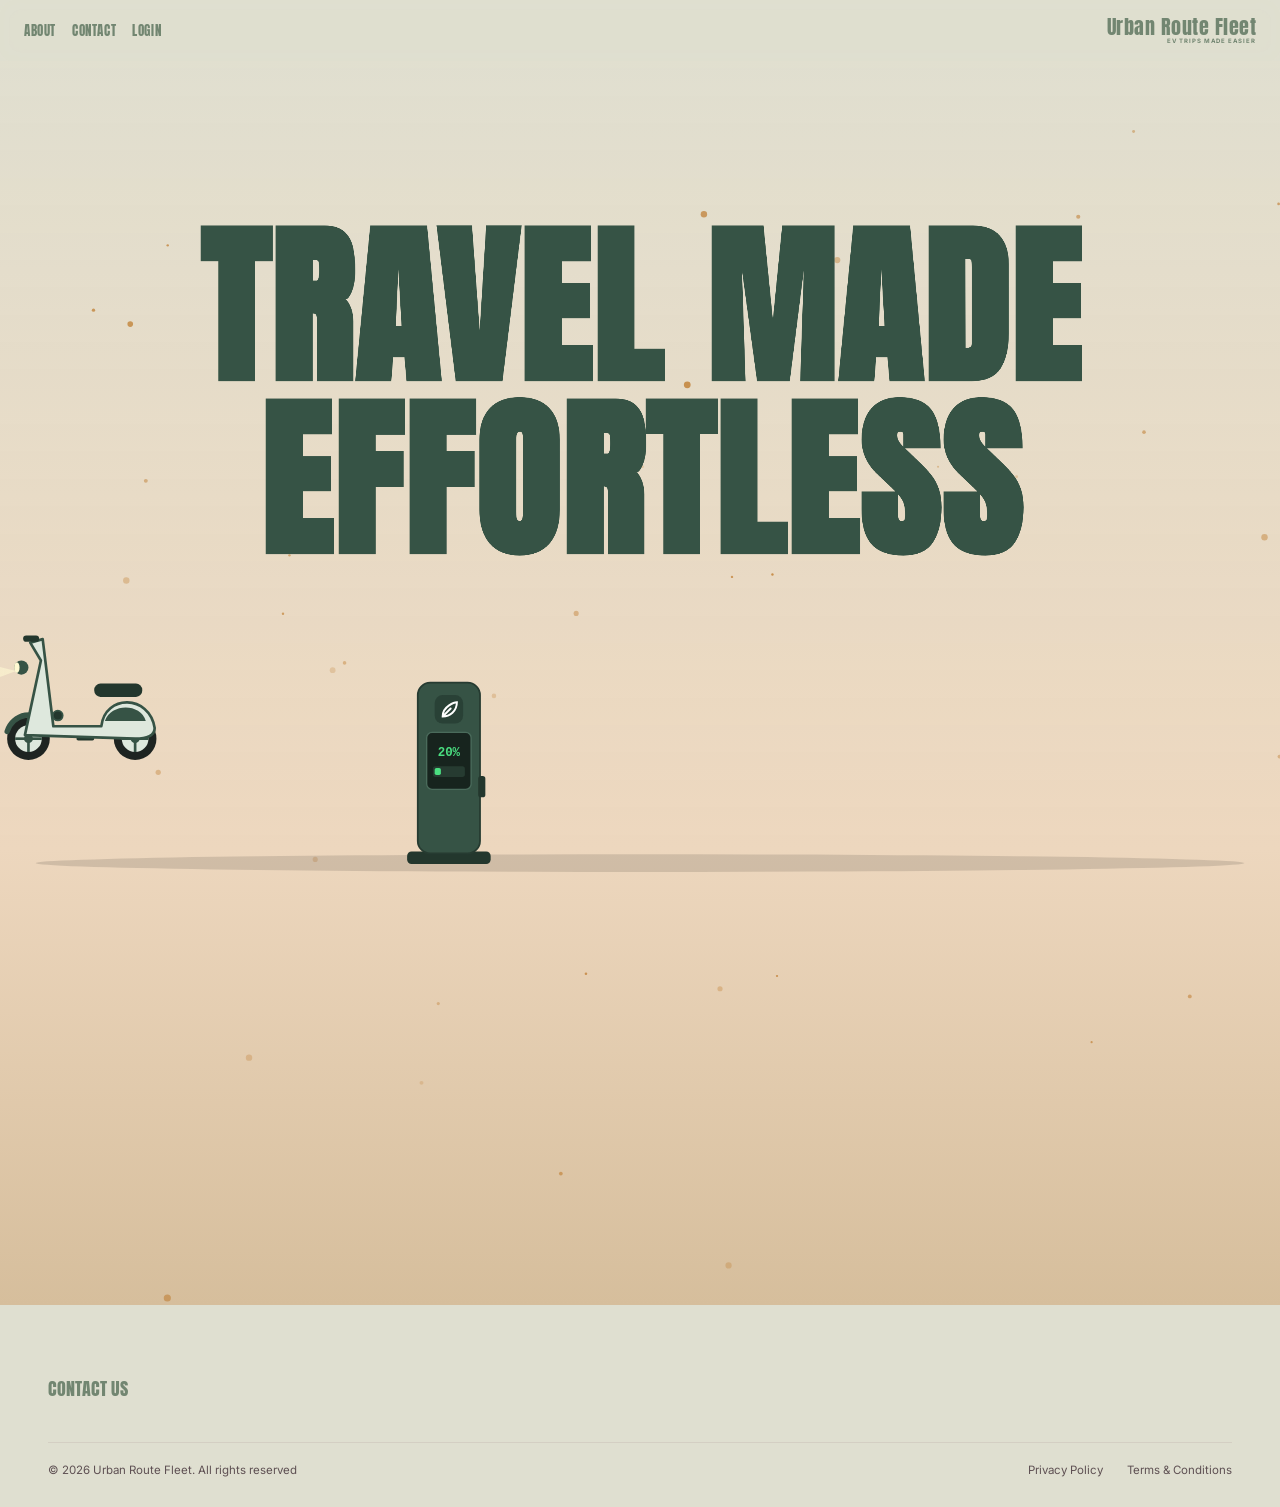
==== index.html @ a1a81767 "Rename about.html to index.html" ====
<!DOCTYPE html>
<html lang="en">
<head>
  <meta charset="UTF-8">
  <meta name="viewport" content="width=device-width, initial-scale=1.0">
  <title>Urban-Route-Fleet</title>
  <link rel="preconnect" href="https://fonts.googleapis.com">
  <link rel="preconnect" href="https://fonts.gstatic.com" crossorigin>
  <link href="https://fonts.googleapis.com/css2?family=Anton&family=Inter:wght@400;500;600;700&display=swap" rel="stylesheet">
  <link rel="stylesheet" href="about.css">
</head>
<body>

  <!-- PAGE LOADER WITH LIVE PERCENTAGE -->
  <div class="page-loader" id="pageLoader">
    <div class="loader-logo">Urban Route Fleet</div>
    <div class="loader-percent" id="loaderPercent">0%</div>
  </div>

  <!-- NAVIGATION -->
  <header class="navbar" id="navbar">
    <div class="nav-left">
      <a href="#about" class="nav-link">ABOUT</a>
      <a href="#contact-us" class="nav-link">CONTACT</a>
      <a href="login.html" class="nav-link">LOGIN</a>
    </div>

    <div class="logo">
      Urban Route Fleet
      <span>EV TRIPS MADE EASIER</span>
    </div>
  </header>

  <!-- HERO SECTION WITH INTERACTIVE POLLEN CANVAS -->
  <section class="hero observe-me" id="heroSection">
    <canvas id="pollenCanvas"></canvas>

    <h1 class="hero-title velocity-skew zoom-text" id="heroTitle">
      <span class="reveal-mask"><span class="reveal-line delay-1">TRAVEL MADE</span></span>
      <span class="reveal-mask"><span class="reveal-line delay-2">EFFORTLESS</span></span>
    </h1>

    <div class="ev-animation-stage">
      <svg viewBox="0 0 1440 320" class="ev-scene-svg" xmlns="http://www.w3.org/2000/svg">
        <defs>
          <linearGradient id="beamGrad" x1="1" y1="0.5" x2="0" y2="0.5">
            <stop offset="0%" stop-color="#FFF9D2" stop-opacity="0.65" />
            <stop offset="100%" stop-color="#FFF9D2" stop-opacity="0" />
          </linearGradient>
          <filter id="energyGlow" x="-20%" y="-20%" width="140%" height="140%">
            <feGaussianBlur stdDeviation="3.5" result="blur" />
            <feComposite in="SourceGraphic" in2="blur" operator="over" />
          </filter>
        </defs>

        <ellipse cx="720" cy="278" rx="680" ry="10" fill="rgba(0, 0, 0, 0.12)" />

        <!-- CHARGING STATION -->
        <g class="charging-station" transform="translate(470, 75)">
          <rect x="-12" y="190" width="94" height="14" rx="5" fill="#23372D" />
          <rect x="0" y="0" width="70" height="192" rx="14" fill="#365345" stroke="#263B31" stroke-width="2" />
          <rect x="19" y="14" width="32" height="32" rx="9" fill="#294136" />
          <path d="M28 38 C28 26, 42 22, 44 22 C44 32, 36 38, 28 38 Z M28 38 L37 29" stroke="#FFFFFF" stroke-width="2.2" fill="none" stroke-linecap="round" />
          <rect x="10" y="56" width="50" height="64" rx="6" fill="#17241E" stroke="#4A6B5B" stroke-width="1.5" />
          <text id="ev-battery-pct" x="35" y="82" fill="#4ADE80" font-family="monospace" font-size="14" font-weight="bold" text-anchor="middle">20%</text>
          <rect x="17" y="94" width="36" height="12" rx="3" fill="#263B31" />
          <rect class="battery-fill-bar" x="19" y="96" width="7" height="8" rx="2" fill="#4ADE80" />
          <rect x="68" y="105" width="8" height="24" rx="3" fill="#23372D" />
        </g>

        <path class="charging-cable-base" d="M 544 192 C 570 250, 615 250, 645 227" fill="none" stroke="#23372D" stroke-width="5" stroke-linecap="round" />
        <path class="charging-cable-pulse" d="M 544 192 C 570 250, 615 250, 645 227" fill="none" stroke="#4ADE80" stroke-width="4" stroke-linecap="round" stroke-dasharray="8 14" filter="url(#energyGlow)" />

        <g class="scooty-mover">
          <g class="scooty-chassis">
            <polygon class="scooty-beam" points="18,62 -115,28 -115,110" fill="url(#beamGrad)" />
            <line class="scooty-kickstand" x1="88" y1="138" x2="104" y2="138" stroke="#23372D" stroke-width="4" stroke-linecap="round" />
            
            <g transform="translate(152, 138)">
              <g class="scooty-wheel">
                <circle r="24" fill="#1E2421" />
                <circle r="15" fill="#DEE8DD" />
                <line x1="-15" y1="0" x2="15" y2="0" stroke="#365345" stroke-width="3" />
                <line x1="0" y1="-15" x2="0" y2="15" stroke="#365345" stroke-width="3" />
                <circle r="5" fill="#365345" />
              </g>
            </g>

            <g transform="translate(32, 138)">
              <g class="scooty-wheel">
                <circle r="24" fill="#1E2421" />
                <circle r="15" fill="#DEE8DD" />
                <line x1="-15" y1="0" x2="15" y2="0" stroke="#365345" stroke-width="3" />
                <line x1="0" y1="-15" x2="0" y2="15" stroke="#365345" stroke-width="3" />
                <circle r="5" fill="#365345" />
              </g>
            </g>

            <path d="M 8 130 A 26 26 0 0 1 54 122" fill="none" stroke="#365345" stroke-width="6" stroke-linecap="round" />
            <path d="M 28 134 L 46 50 L 34 30 L 48 26 L 60 124 L 114 124 C 118 88, 168 88, 174 126 C 174 136, 164 138, 152 138 Z" fill="#DEE8DD" stroke="#365345" stroke-width="3" stroke-linejoin="round" />
            <path d="M 118 118 C 125 98, 158 98, 164 118 Z" fill="#365345" />
            <rect x="106" y="76" width="54" height="15" rx="7" fill="#23372D" />
            <rect x="26" y="22" width="18" height="7" rx="3.5" fill="#23372D" />
            <circle cx="24" cy="58" r="8" fill="#365345" />
            <ellipse cx="19" cy="58" rx="3" ry="6" fill="#FFF9D2" />
            <circle class="scooty-port" cx="65" cy="112" r="5.5" fill="#23372D" stroke="#365345" stroke-width="2" />
          </g>
        </g>
      </svg>
    </div>
  </section>


  <!-- FOOTER -->
  <footer class="footer observe-me">
    <div class="footer-top">
      <a href="mailto:helpline@urbanroutefleet.com">CONTACT US</a>
    </div>
    <div class="footer-bottom">
      <div>© 2026 Urban Route Fleet. All rights reserved</div>
      <div class="footer-bottom-links">
        <a href="#">Privacy Policy</a>
        <a href="#">Terms & Conditions</a>
      </div>
    </div>
  </footer>

  <script src="about.js"></script>
</body>
</html>
---- about.css ----
/* Apply the fade-in animation to the body when the page loads */
body {
  opacity: 1;
  animation: fadeIn 0.5s ease-in-out forwards;
}

/* The class JavaScript will add right before moving to the next page */
body.fade-out {
  animation: fadeOut 0.5s ease-in-out forwards;
}

@keyframes fadeIn {
  from { opacity: 0; }
  to { opacity: 1; }
}

@keyframes fadeOut {
  from { opacity: 1; }
  to { opacity: 0; }
}

:root {
  --cream: rgba(223, 223, 208, 0.88);
  --green: rgb(54, 83, 69);
  --red: rgb(157, 182, 155);
  --burgundy: rgb(40, 20, 30);
  --font-display: 'Anton', Impact, sans-serif;
  --font-sans: 'Inter', -apple-system, BlinkMacSystemFont, sans-serif;
  --ease-out-expo: cubic-bezier(0.16, 1, 0.3, 1);
}
 
* {
  margin: 0;
  padding: 0;
  box-sizing: border-box;
}

body {
  background-color: var(--cream);
  color: var(--burgundy);
  font-family: var(--font-sans);
  overflow-x: hidden;
  -webkit-font-smoothing: antialiased;
}

/* ==================== PAGE LOADER WITH COUNTER ==================== */
.page-loader {
  position: fixed;
  inset: 0;
  background: var(--green);
  z-index: 11000;
  display: flex;
  flex-direction: column;
  align-items: center;
  justify-content: center;
  transition: clip-path 1.15s var(--ease-out-expo);
  clip-path: polygon(0 0, 100% 0, 100% 100%, 0 100%);
}

.page-loader.loaded {
  clip-path: polygon(0 0, 100% 0, 100% 0, 0 0);
}

.loader-logo {
  font-family: var(--font-display);
  font-size: clamp(44px, 8vw, 88px);
  color: var(--cream);
  letter-spacing: 2px;
  line-height: 1;
}

.loader-percent {
  font-family: var(--font-display);
  font-size: 20px;
  color: var(--red);
  margin-top: 12px;
  letter-spacing: 2px;
}

/* ==================== SPLIT LINE REVEAL SYSTEM ==================== */
.reveal-mask {
  overflow: hidden;
  display: block;
}

.reveal-line {
  display: block;
  transform: translateY(115%) rotate(2.5deg);
  opacity: 0;
  transition: transform 1.05s var(--ease-out-expo), opacity 0.8s ease;
  will-change: transform;
}

.in-view .reveal-line {
  transform: translateY(0%) rotate(0deg);
  opacity: 1;
}

.delay-1 { transition-delay: 0.08s; }
.delay-2 { transition-delay: 0.16s; }
.delay-3 { transition-delay: 0.24s; }


/* ==================== NAVBAR ==================== */
.navbar {
  position: fixed;
  top: 0;
  left: 0;
  width: 100%;
  padding: 18px 24px;
  display: flex;
  justify-content: space-between;
  align-items: center;
  z-index: 100;
  background: rgba(223, 223, 208, 0.9);
  backdrop-filter: blur(10px);
  transition: transform 0.45s var(--ease-out-expo), background 0.3s ease, padding 0.3s ease;
}

.navbar.nav-hidden { transform: translateY(-100%); }
.navbar.nav-scrolled {
  background: rgba(243, 243, 237, 0.95);
  padding: 12px 24px;
  box-shadow: 0 4px 20px rgba(74, 0, 31, 0.06);
}

.nav-left {
  display: flex;
  align-items: center;
  gap: 16px;
}

.nav-link {
  font-family: var(--font-display);
  color: rgb(114, 134, 113);
  font-size: 13px;
  letter-spacing: 0.6px;
  text-decoration: none;
  text-transform: uppercase;
  position: relative;
}

.logo {
  font-family: var(--font-display);
  font-size: 20px;
  letter-spacing: 0.5px;
  color: rgb(114, 134, 113);
  text-decoration: none;
  display: flex;
  flex-direction: column;
  align-items: flex-end;
  line-height: 0.9;
  text-align: right;
}

.logo span {
  font-family: var(--font-sans);
  font-size: 6px;
  letter-spacing: 1px;
  font-weight: 700;
  margin-top: 2px;
}

/* Responsive Media Query for Mobile Screens */
@media (max-width: 768px) {
  .navbar {
    padding: 12px 16px;
  }
  
  .nav-left {
    gap: 10px;
  }

  .nav-link {
    font-size: 11px;
  }

  .logo {
    font-size: 15px;
  }
  
  .logo span {
    font-size: 5px;
  }
}
/* ==================== HERO SECTION + POLLEN CANVAS ==================== */
.hero {
  position: relative;
  min-height: 145vh;
  padding-top: 130px;
  display: flex;
  flex-direction: column;
  align-items: center;
  text-align: center;
  background: linear-gradient(180deg, var(--cream) 0%, #edd7be 65%, #d6be9c 100%);
  overflow: hidden;
  perspective: 1000px;
}

#pollenCanvas {
  position: absolute;
  inset: 0;
  width: 100%;
  height: 100%;
  pointer-events: none;
  z-index: 1;
}

.hero-title {
  font-family: var(--font-display);
  font-size: clamp(72px, 13.5vw, 205px);
  line-height: 1;
  text-transform: uppercase;
  color: var(--burgundy);
  letter-spacing: 0px;
  margin: 70px;
  z-index: 2;
  will-change: transform;
}

.zoom-text {
  color: rgb(54, 83, 69);
  font-weight: bold;
  text-transform: uppercase;
  letter-spacing: 2px;
  animation: zoomOutIn 3s ease-in-out;
}

@keyframes zoomOutIn {
  0% { transform: scale(3); opacity: 0; filter: blur(10px); }
  30% { opacity: 1; filter: blur(0px); }
  85%, 100% { transform: scale(1); }
}

/* ==================== EV ANIMATION STAGE ==================== */
.ev-animation-stage {
  width: 100vw;
  max-width: 100vw;
  margin-left: calc(50% - 50vw);
  overflow: hidden;
  display: flex;
  justify-content: center;
  align-items: center;
  z-index: 3;
}

.ev-scene-svg {
  width: 100%;
  height: auto;
  display: block;
}

.scooty-mover {
  animation: scootyTravel 10s cubic-bezier(0.4, 0, 0.2, 1) infinite;
}

.scooty-chassis {
  animation: chassisBounce 10s ease-in-out infinite;
}

.scooty-wheel {
  transform-origin: 0px 0px;
  animation: wheelSpin 10s cubic-bezier(0.4, 0, 0.2, 1) infinite;
}

.scooty-kickstand {
  animation: kickstandDrop 10s ease-in-out infinite;
}

.charging-cable-base {
  stroke-dasharray: 180;
  stroke-dashoffset: 180;
  animation: cableConnect 10s ease-in-out infinite;
}

.charging-cable-pulse {
  opacity: 0;
  animation: pulseVisibility 10s ease-in-out infinite, energyFlow 0.55s linear infinite;
}

.scooty-port {
  animation: portGlow 10s ease-in-out infinite;
}

.battery-fill-bar {
  animation: batteryChargeFill 10s ease-in-out infinite;
}

.scooty-beam {
  animation: headlightToggle 10s ease-in-out infinite;
}

@keyframes scootyTravel {
  0% { transform: translate(1600px, 115px); }
  25%, 75% { transform: translate(580px, 115px); }
  100% { transform: translate(-350px, 115px); }
}

@keyframes wheelSpin {
  0% { transform: rotate(0deg); }
  25%, 75% { transform: rotate(-1800deg); }
  100% { transform: rotate(-3600deg); }
}

@keyframes chassisBounce {
  0%, 10%, 20% { transform: translateY(0); }
  5%, 15% { transform: translateY(-3px); }
  25%, 75% { transform: translateY(0); }
  85%, 95% { transform: translateY(-3px); }
  100% { transform: translateY(0); }
}

@keyframes kickstandDrop {
  0%, 24%, 74%, 100% { transform: rotate(0deg); transform-origin: 88px 138px; }
  27%, 71% { transform: rotate(45deg); transform-origin: 88px 138px; }
}

@keyframes cableConnect {
  0%, 25%, 73%, 100% { stroke-dashoffset: 180; opacity: 0; }
  30%, 68% { stroke-dashoffset: 0; opacity: 1; }
}

@keyframes pulseVisibility {
  0%, 29%, 69%, 100% { opacity: 0; }
  32%, 66% { opacity: 1; }
}

@keyframes energyFlow {
  to { stroke-dashoffset: -22; }
}

@keyframes portGlow {
  0%, 29%, 70%, 100% { fill: #23372D; filter: none; }
  33%, 66% { fill: #4ADE80; filter: drop-shadow(0 0 6px #4ADE80); }
}

@keyframes batteryChargeFill {
  0%, 28% { width: 7px; fill: #FBBF24; }
  65%, 82% { width: 32px; fill: #4ADE80; }
  90%, 100% { width: 7px; fill: #4ADE80; }
}

@keyframes headlightToggle {
  0%, 24% { opacity: 1; }
  28%, 70% { opacity: 0.15; }
  75%, 100% { opacity: 1; }
}

/* ==================== FOOTER ==================== */
.footer {
  background-color: var(--cream);
  color: var(--burgundy);
  padding: 70px 48px 30px;
  position: relative;
  overflow: hidden;
}

.footer-top {
  display: flex;
  justify-content: space-between;
  align-items: flex-start;
  flex-wrap: wrap;
  gap: 40px;
  margin-bottom: 40px;
  position: relative;
  z-index: 3;
}

.footer-top a {
  font-family: var(--font-display);
  color:rgb(114, 134, 113);
  text-decoration: none;
  font-size: 18px;
}

.footer-bottom {
  display: flex;
  justify-content: space-between;
  align-items: center;
  font-size: 11.5px;
  opacity: 0.7;
  padding-top: 20px;
  border-top: 1px solid rgba(74, 0, 31, 0.1);
}

.footer-bottom-links { display: flex; gap: 24px; }
.footer-bottom-links a { color: var(--burgundy); text-decoration: none; }
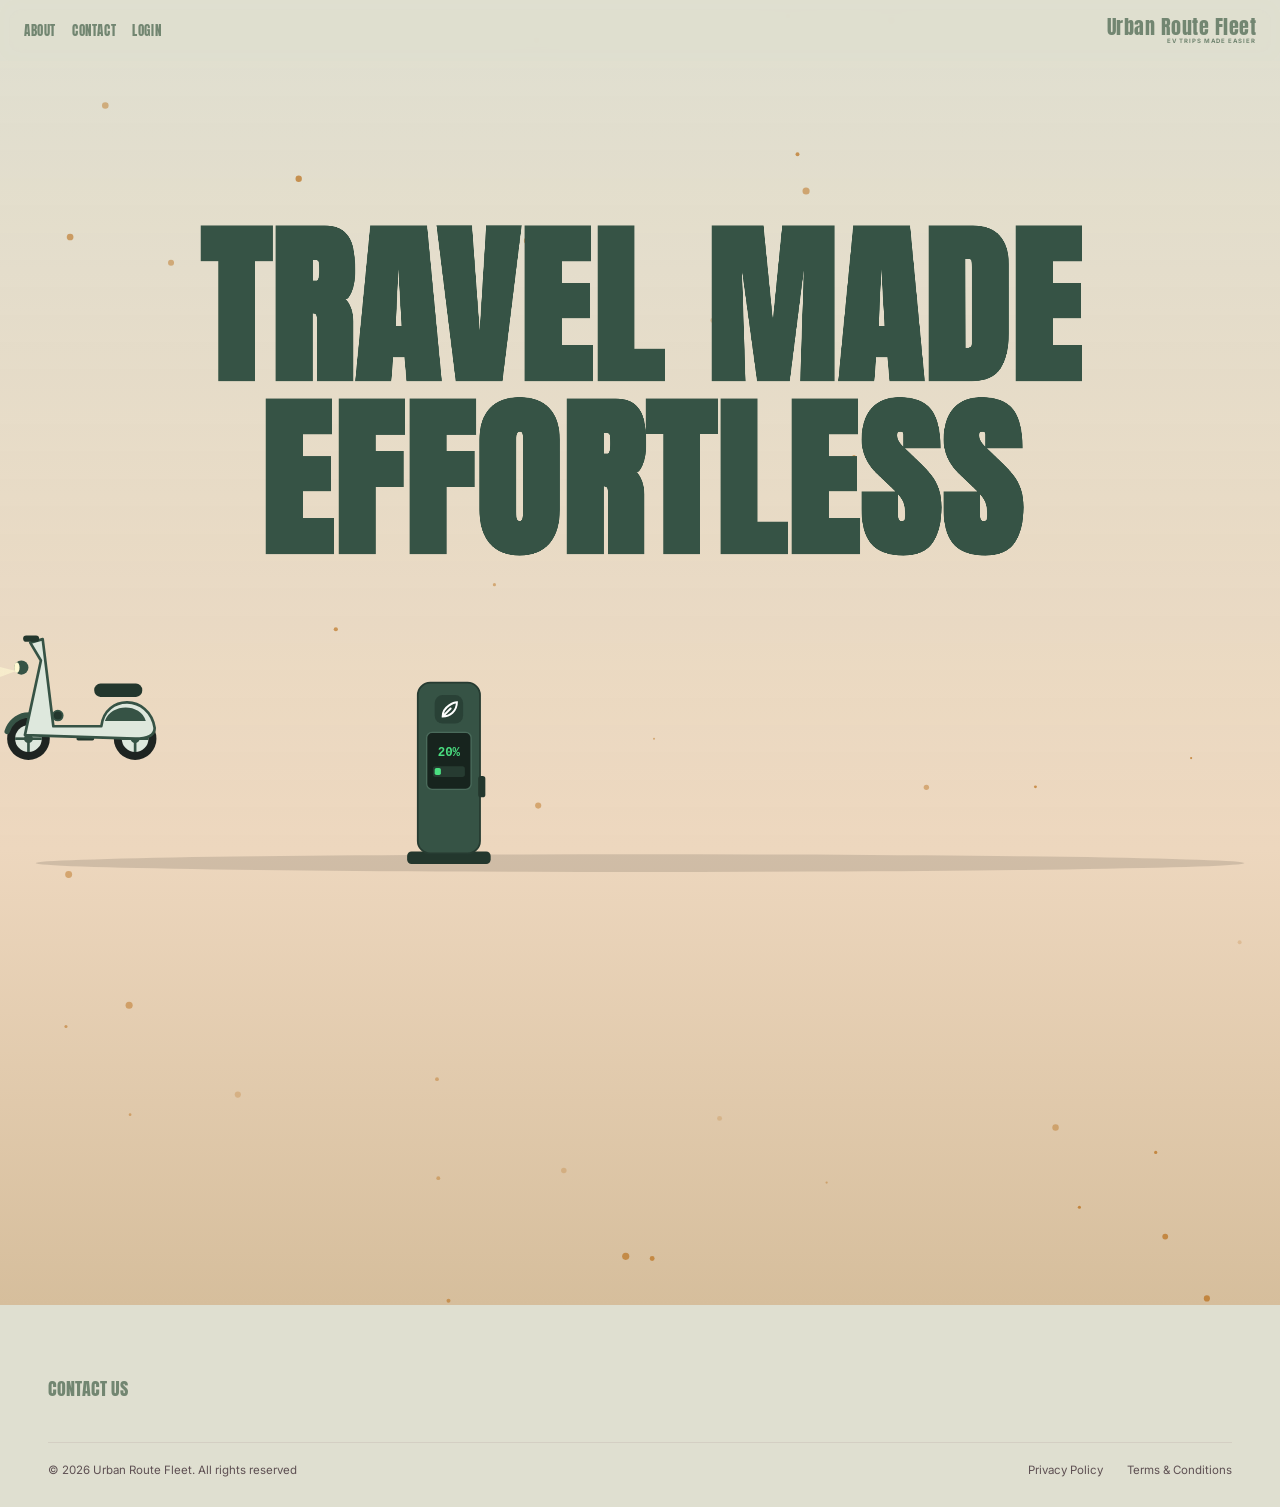
==== commit f48e669b: "Update index.html" ====
--- a/index.html
+++ b/index.html
@@ -111,10 +111,11 @@
   </section>
 
 
+
   <!-- FOOTER -->
   <footer class="footer observe-me">
     <div class="footer-top">
-      <a href="mailto:helpline@urbanroutefleet.com">CONTACT US</a>
+      <a href="https://mail.google.com/mail/?view=cm&fs=1&to=helpline.urbanroutefleet@gmail.com" target="_blank" rel="noopener noreferrer">CONTACT US</a>
     </div>
     <div class="footer-bottom">
       <div>© 2026 Urban Route Fleet. All rights reserved</div>
